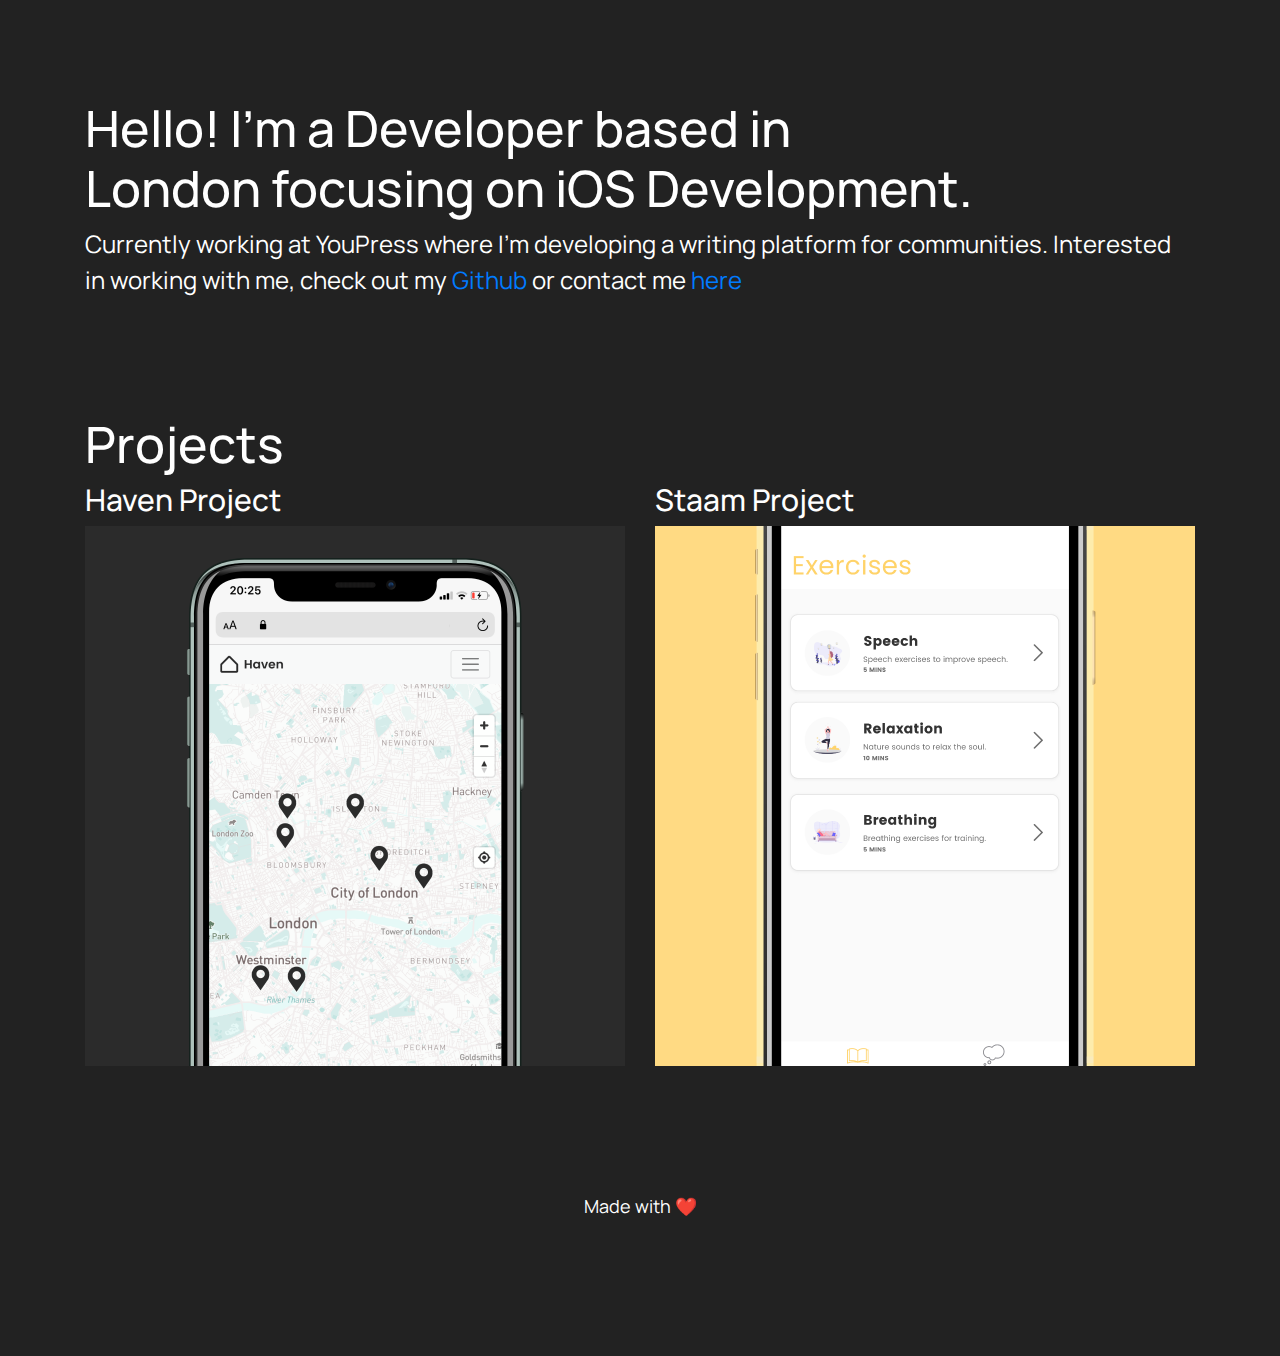
==== Personal-Website/index.html @ d7b37446 "Add files via upload" ====
<!doctype html>
<html lang="en">
  <head>
    <!-- Required meta tags -->
    <meta charset="utf-8">
    <meta name="viewport" content="width=device-width, initial-scale=1.0">

    <!-- Bootstrap CSS -->
    <link rel="stylesheet" href="https://maxcdn.bootstrapcdn.com/bootstrap/4.0.0/css/bootstrap.min.css" integrity="sha384-Gn5384xqQ1aoWXA+058RXPxPg6fy4IWvTNh0E263XmFcJlSAwiGgFAW/dAiS6JXm" crossorigin="anonymous">
    <link rel="stylesheet" href="css.css">

    <title>OJ</title>
  </head>
  <body>


    <div class="container mt-5" id="headings">
      <div class="row">
        <div class="col">
          <h1>

Hello! I'm a Developer based in London focusing on iOS Development.


          </h1>
          <p> Currently working at YouPress where I'm developing a writing platform for communities. Interested in working with me, check out my <i class="fab fa-github"><a href="https://github.com/oguzhanjanberk" title="Github">Github</a></i> or contact me <a href="mailto:oguzhan.ozzie@gmail.com">here</a>
</p>
        </div>


      </div>



 <h1> Projects</h1>
      <div class="row mb-5">
        <div class="col">
          <h2> Haven Project<h2>
          <a href="https://keen-jackson-79255e.netlify.app/"><img src="havenshot.png" class="img-fluid" alt="Responsive image"></a>
        </div>
        <div class="col">
          <h2> Staam Project</h2>
          <a href=""><img src="staam.png" class="img-fluid" alt="Responsive image"></a>

        </div>

      </div>


        <div class="row">
        <div class="col">
          <!-- <a href="https://apps.apple.com/gb/app/staam/id1501564995?ref=producthunt"><img src="staam.png" class="img-fluid" alt="Responsive image"></a> -->
        </div>
        <div class="col">


        </div>

      </div>







    </div>

<footer>


<p> Made with ❤️ </p>


</footer>

</body>

    <script src="https://code.jquery.com/jquery-3.4.1.slim.min.js" integrity="sha384-J6qa4849blE2+poT4WnyKhv5vZF5SrPo0iEjwBvKU7imGFAV0wwj1yYfoRSJoZ+n" crossorigin="anonymous"></script>
    <script src="https://cdn.jsdelivr.net/npm/popper.js@1.16.0/dist/umd/popper.min.js" integrity="sha384-Q6E9RHvbIyZFJoft+2mJbHaEWldlvI9IOYy5n3zV9zzTtmI3UksdQRVvoxMfooAo" crossorigin="anonymous"></script>
    <script src="https://stackpath.bootstrapcdn.com/bootstrap/4.4.1/js/bootstrap.min.js" integrity="sha384-wfSDF2E50Y2D1uUdj0O3uMBJnjuUD4Ih7YwaYd1iqfktj0Uod8GCExl3Og8ifwB6" crossorigin="anonymous"></script>

</html>
---- Personal-Website/css.css ----
@import url('https://fonts.googleapis.com/css2?family=Manrope:wght@200;400;600&display=swap');




body{
   background-color: rgb(34, 34, 34);
}


.fab fa-github{
  color: white;
  font-style: normal;
}
.container #headings {
  position: absolute;
  top: 165px;
font-family: 'Manrope', sans-serif;
  font-style: normal;
  font-weight: 300;
  font-size: 22px;
  line-height: 28px;
  padding-left: 100px;
}

#headings{
  color: white;


}



h1 {
  font-family: 'Manrope', sans-serif;
  font-size: 50px;
  font-style: normal;
  width: 80%;
  padding-top: 50px;
}

h2 {
  font-family: 'Manrope', sans-serif;
  font-size: 30px;
  font-style: normal;
}

p {
  font-family: 'Manrope', sans-serif;
font-style: normal;
padding-bottom:50px;
font-size:24px;
}

.mail a {
  color: white;
  padding-right: 20px;
  font-family: 'Manrope', sans-serif;
  font-style: normal; 

}


a{
  font-style: normal;
}


footer{
  text-align: center;
  color: white;
  font-size: 18px;
  padding-top: 70px;
  padding-bottom: 70px;
}

footer p {
  font-size: 18px;
}

.img-fluid{
  max-width: 100%;
  height: auto;
}

.img-fluid #images{
max-width: 100%;
height: auto;
left: 130px;
top: 677px;
position: absolute;

}

#images{
  color: black;
font-family: 'Manrope', sans-serif;
font-style: normal;
font-weight: normal;
font-size: 24px;
color: white;
}
/*
#images{
width: 100%;
height: 100%;
left: 130px;
top: 677px;
} *//
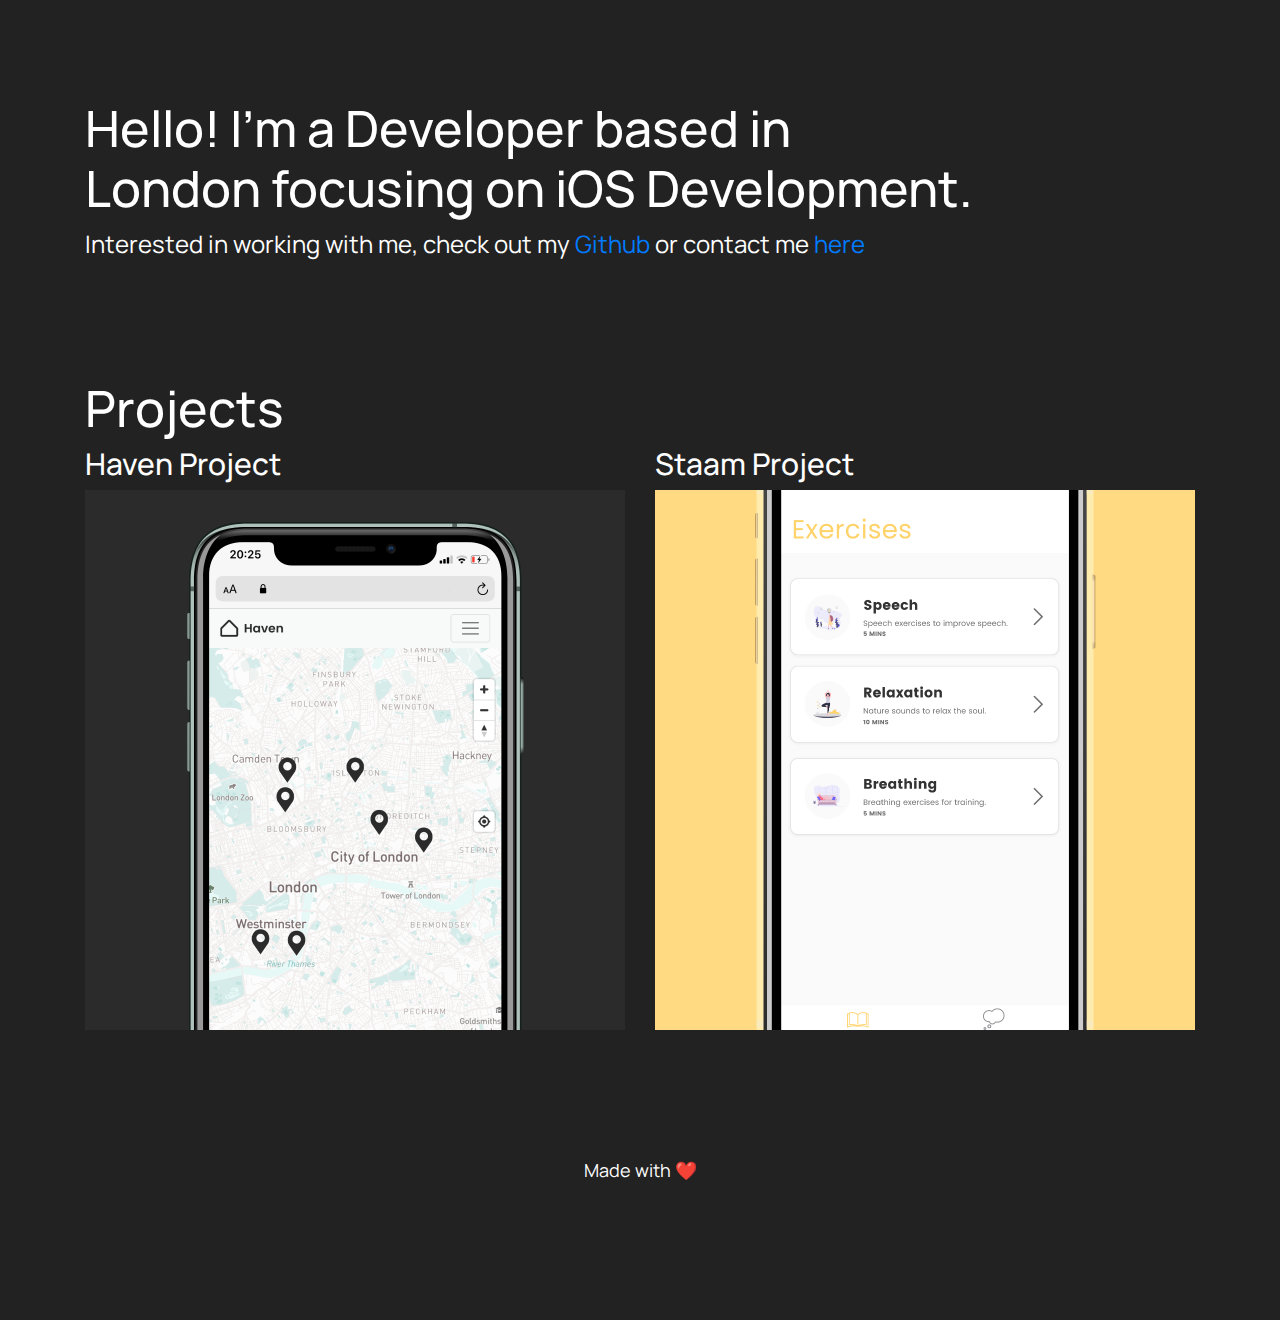
==== commit d0962d3b: "Update index.html" ====
--- a/Personal-Website/index.html
+++ b/Personal-Website/index.html
@@ -23,7 +23,7 @@
 
 
           </h1>
-          <p> Currently working at YouPress where I'm developing a writing platform for communities. Interested in working with me, check out my <i class="fab fa-github"><a href="https://github.com/oguzhanjanberk" title="Github">Github</a></i> or contact me <a href="mailto:oguzhan.ozzie@gmail.com">here</a>
+          <p> Interested in working with me, check out my <i class="fab fa-github"><a href="https://github.com/oguzhanjanberk" title="Github">Github</a></i> or contact me <a href="mailto:oguzhan.ozzie@gmail.com">here</a>
 </p>
         </div>
 
